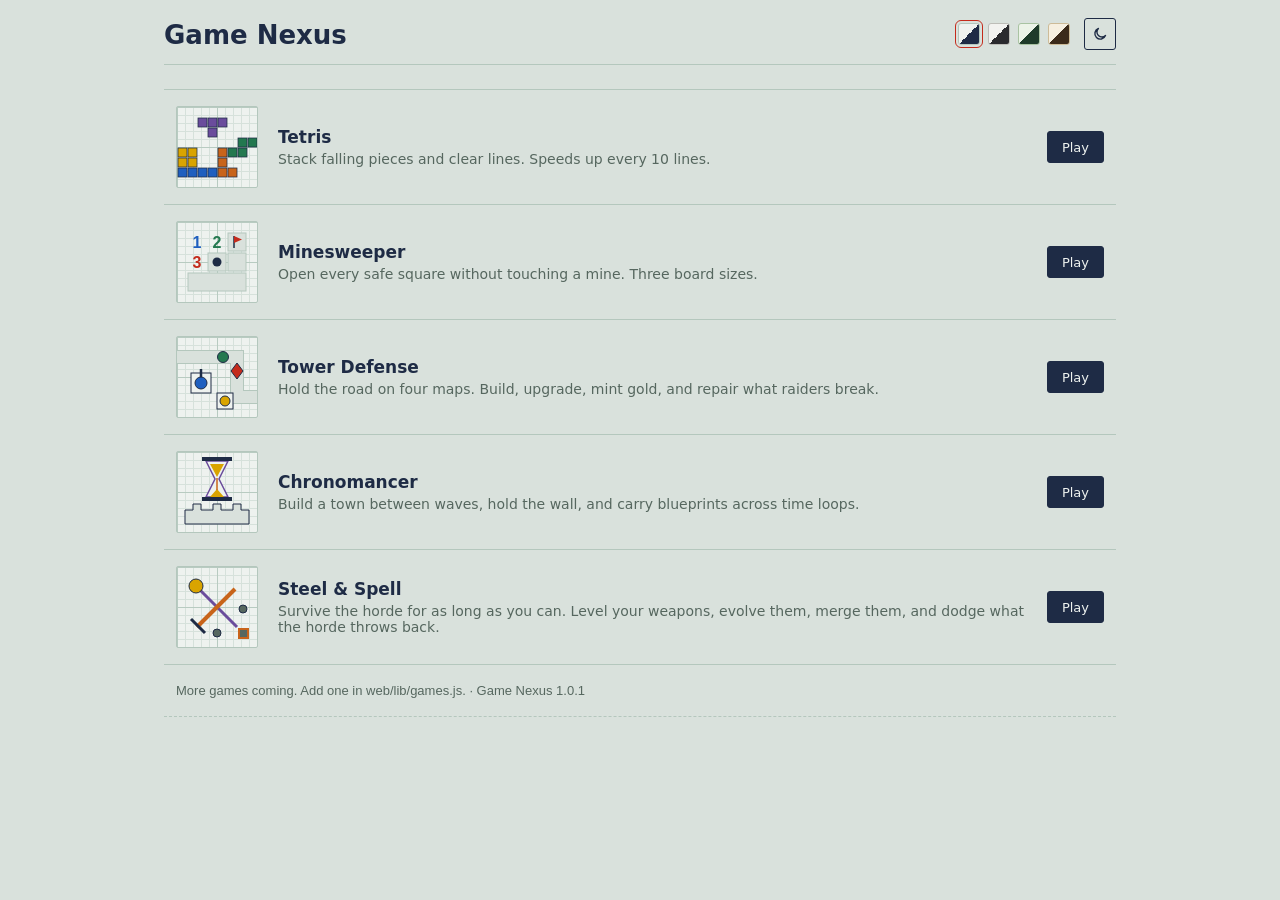
==== web/index.html @ 1c090f34 "Move the site under web/" ====
<!DOCTYPE html>
<html lang="en">
<head>
  <meta charset="UTF-8">
  <meta name="viewport" content="width=device-width, initial-scale=1.0">
  <title>Game Nexus</title>
  <link rel="stylesheet" href="lib/theme.css">
  <script src="lib/theme.js"></script>
  <style>
    .game-list {
      margin: 0;
      padding: 0;
      list-style: none;
      border-top: 1px solid var(--rule);
    }
    .game-row {
      display: flex;
      align-items: center;
      gap: 20px;
      padding: 16px 12px;
      border-bottom: 1px solid var(--rule);
      text-decoration: none;
    }
    .game-row:hover { background: var(--hover); }
    .thumb {
      flex: none;
      width: 82px;
      height: 82px;
    }
    .thumb svg { display: block; width: 80px; height: 80px; }
    .game-info { flex: 1; min-width: 0; }
    .game-name { display: block; font-size: 17px; font-weight: 600; }
    .game-blurb { display: block; margin-top: 4px; color: var(--ink-muted); }
    .button.credit {
      height: auto;
      flex-direction: column;
      gap: 1px;
      padding: 5px 14px;
    }
    .button.credit small { font: 11px var(--font-condensed); opacity: .8; }
    .game-credit {
      display: none;
      margin-top: 4px;
      color: var(--ink-muted);
      font: 12px var(--font-condensed);
    }
    .coming-soon {
      padding: 18px 12px;
      border-bottom: 1px dashed var(--rule);
      color: var(--ink-muted);
      font: 13px var(--font-condensed);
    }
    @media (max-width: 480px) {
      .game-row { gap: 12px; }
      .game-row .button { display: none; }
      .game-credit { display: block; }
    }
  </style>
</head>
<body>
  <div class="page">
    <header class="app-header">
      <div>
        <h1 class="app-title">Game Nexus</h1>
      </div>
      <div class="theme-controls"></div>
    </header>

    <main>
      <ul class="game-list" id="game-list"></ul>
      <div class="coming-soon">More games coming. Add one in web/lib/games.js. <span id="version"></span></div>
    </main>
  </div>

  <script src="lib/games.js"></script>
  <script>
    const list = document.getElementById('game-list');
    for (const game of GAMES) {
      const li = document.createElement('li');
      // Games made by someone else credit their author inside the Play button
      // (and under the blurb on phones, where the button is hidden).
      const credit = game.author ? `by ${game.author}` : '';
      li.innerHTML =
        `<a class="game-row" href="${game.href}">` +
          `<span class="thumb paper">${game.thumb}</span>` +
          `<span class="game-info">` +
            `<span class="game-name">${game.name}</span>` +
            `<span class="game-blurb">${game.blurb}</span>` +
            (credit ? `<span class="game-credit">${credit}</span>` : '') +
          `</span>` +
          (credit
            ? `<span class="button primary credit">Play<small>${credit}</small></span>`
            : `<span class="button primary">Play</span>`) +
        `</a>`;
      list.appendChild(li);
    }
    document.getElementById('version').textContent = `· Game Nexus ${NEXUS_VERSION}`;
  </script>
</body>
</html>
---- web/lib/theme.css ----
/* Plotter paper / blueprint look, in four color schemes.
   theme.js sets data-scheme (blueprint | graphite | engineering | sepia)
   and data-theme (light | dark) on <html>. */

:root {
  --font-text: "Bahnschrift", "DIN Alternate", "Segoe UI", system-ui, sans-serif;
  --font-condensed: "Bahnschrift SemiCondensed", "Bahnschrift", "Arial Narrow", sans-serif;
  --font-figure: "Bahnschrift Light", "Bahnschrift", "Segoe UI", sans-serif;
}

/* ---- Blueprint (default) ---- */
:root, [data-scheme="blueprint"] {
  --desk: #D9E1DC; --paper: #EEF2EF; --rule: #B4C7BD;
  --ink: #1E2B45; --ink-muted: #56675F;
  --red-pencil: #C42B1C; --highlighter: #D9A400; --violet: #6A4C9C; --green-ink: #23784F;
  --blue-pen: #1F5FBF; --orange-pen: #C8641A;
  --enemy-attack: #00AEDB; --enemy-edge: #0B3A4F; --ice: #B3F5FF; --ice-edge: #1F5FBF;
  --hover: #E3EAE6; --grid-minor: #D6E1DB; --grid-major: #B8CBC1;
}
[data-scheme="blueprint"][data-theme="dark"] {
  --desk: #13243B; --paper: #1A3150; --rule: #3A5580;
  --ink: #E8EFF7; --ink-muted: #94A9C6;
  --red-pencil: #FF806B; --highlighter: #F2C94C; --violet: #B9A0F2; --green-ink: #5ED39B;
  --blue-pen: #6FB4FF; --orange-pen: #FFA65C;
  --enemy-attack: #19D8FF; --enemy-edge: #031A26; --ice: #B3F5FF; --ice-edge: #B3F5FF;
  --hover: #24406A; --grid-minor: #223C61; --grid-major: #2F4F7D;
}

/* ---- Graphite ---- */
[data-scheme="graphite"] {
  --desk: #DCDCDA; --paper: #F2F2F0; --rule: #BDBDB8;
  --ink: #2A2A2E; --ink-muted: #66666A;
  --red-pencil: #C0392B; --highlighter: #C99700; --violet: #6F4FA0; --green-ink: #2E7D4F;
  --blue-pen: #2F62B5; --orange-pen: #C4621D;
  --enemy-attack: #00AEDB; --enemy-edge: #0B3A4F; --ice: #B3F5FF; --ice-edge: #2F62B5;
  --hover: #E6E6E3; --grid-minor: #E0E0DD; --grid-major: #C8C8C4;
}
[data-scheme="graphite"][data-theme="dark"] {
  --desk: #1C1D20; --paper: #26282C; --rule: #44474D;
  --ink: #E6E6E3; --ink-muted: #9C9EA3;
  --red-pencil: #FF7A6B; --highlighter: #F0C94A; --violet: #B49CF0; --green-ink: #63D29A;
  --blue-pen: #79AEFF; --orange-pen: #FFA35C;
  --enemy-attack: #19D8FF; --enemy-edge: #031A26; --ice: #B3F5FF; --ice-edge: #B3F5FF;
  --hover: #31343A; --grid-minor: #2E3035; --grid-major: #3A3D43;
}

/* ---- Engineering (green) ---- */
[data-scheme="engineering"] {
  --desk: #D3E0CF; --paper: #ECF3E8; --rule: #A9C3A2;
  --ink: #1F3B2A; --ink-muted: #557060;
  --red-pencil: #C2321F; --highlighter: #B88A00; --violet: #6A4C9C; --green-ink: #1E7A3E;
  --blue-pen: #24609E; --orange-pen: #C25E14;
  --enemy-attack: #00AEDB; --enemy-edge: #0B3A4F; --ice: #B3F5FF; --ice-edge: #24609E;
  --hover: #DEEADA; --grid-minor: #D3E4CD; --grid-major: #B3CDAB;
}
[data-scheme="engineering"][data-theme="dark"] {
  --desk: #0E1F17; --paper: #15291F; --rule: #2E5440;
  --ink: #CFF5DC; --ink-muted: #86B399;
  --red-pencil: #FF8A70; --highlighter: #F2D057; --violet: #C0A8F5; --green-ink: #6BE3A0;
  --blue-pen: #78C0FF; --orange-pen: #FFAE63;
  --enemy-attack: #19D8FF; --enemy-edge: #031A26; --ice: #B3F5FF; --ice-edge: #B3F5FF;
  --hover: #1D3A2B; --grid-minor: #1C3528; --grid-major: #26473A;
}

/* ---- Sepia ---- */
[data-scheme="sepia"] {
  --desk: #E3D8C3; --paper: #F6EFE0; --rule: #CDBB98;
  --ink: #3B2A1A; --ink-muted: #7A6449;
  --red-pencil: #B5361F; --highlighter: #C08A00; --violet: #6E4C8C; --green-ink: #3D7A3A;
  --blue-pen: #2F5E92; --orange-pen: #B9581A;
  --enemy-attack: #00AEDB; --enemy-edge: #0B3A4F; --ice: #B3F5FF; --ice-edge: #2F5E92;
  --hover: #EDE3CF; --grid-minor: #E8DCC4; --grid-major: #D6C4A0;
}
[data-scheme="sepia"][data-theme="dark"] {
  --desk: #1F1712; --paper: #2A2019; --rule: #4E3D2E;
  --ink: #F2DFC0; --ink-muted: #B39A7A;
  --red-pencil: #FF8A6A; --highlighter: #F5C451; --violet: #C8A8E8; --green-ink: #8FD48A;
  --blue-pen: #82B6E8; --orange-pen: #FFAA5E;
  --enemy-attack: #19D8FF; --enemy-edge: #031A26; --ice: #B3F5FF; --ice-edge: #B3F5FF;
  --hover: #372A20; --grid-minor: #33281F; --grid-major: #43352A;
}

[data-theme="dark"] { color-scheme: dark; }

/* ---- Base ---- */
* { box-sizing: border-box; }

body {
  margin: 0;
  min-height: 100vh;
  background: var(--desk);
  color: var(--ink);
  font-family: var(--font-text);
  font-size: 14px;
}

.page {
  max-width: 1000px;
  margin: 0 auto;
  padding: 18px 24px 40px;
}

a { color: inherit; }

/* ---- Header ---- */
.app-header {
  display: flex;
  align-items: flex-end;
  justify-content: space-between;
  flex-wrap: wrap;
  gap: 16px;
  padding-bottom: 14px;
  margin-bottom: 24px;
  border-bottom: 1px solid var(--rule);
}

.app-title {
  margin: 0;
  font-size: 26px;
  font-weight: 600;
}

.app-status {
  margin-top: 2px;
  font: 13px var(--font-condensed);
  color: var(--ink-muted);
}
.app-status:empty { display: none; }

.back-link {
  display: inline-block;
  margin-bottom: 6px;
  font: 13px var(--font-condensed);
  color: var(--ink-muted);
  text-decoration: none;
}
.back-link:hover { color: var(--red-pencil); }

.theme-controls {
  display: flex;
  align-items: center;
  gap: 8px;
}

.swatch {
  width: 22px;
  height: 22px;
  padding: 0;
  border: 1px solid var(--rule);
  border-radius: 3px;
  cursor: pointer;
}
.swatch[aria-pressed="true"] {
  outline: 1.5px solid var(--red-pencil);
  outline-offset: 2px;
}

.mode-toggle {
  width: 32px;
  padding: 0;
  margin-left: 6px;
  font-size: 15px;
}

/* ---- Controls ---- */
button, .button {
  display: inline-flex;
  align-items: center;
  justify-content: center;
  gap: 6px;
  height: 32px;
  padding: 0 14px;
  font: 13px var(--font-text);
  color: var(--ink);
  background: transparent;
  border: 1px solid var(--ink);
  border-radius: 3px;
  cursor: pointer;
  text-decoration: none;
}
button:hover, .button:hover { opacity: .82; }
button:disabled { opacity: .35; cursor: default; }
button.primary, .button.primary { background: var(--ink); color: var(--paper); }
button[aria-pressed="true"]:not(.swatch) { background: var(--ink); color: var(--paper); }

:focus-visible { outline: 1.5px solid var(--red-pencil); outline-offset: 3px; }

.tabs { display: flex; gap: 18px; }
.tab {
  height: auto;
  padding: 4px 0;
  border: 0;
  border-bottom: 2px solid transparent;
  border-radius: 0;
  color: var(--ink-muted);
}
.tab[aria-selected="true"] { border-color: var(--red-pencil); color: var(--ink); }

.label  { font: 12px var(--font-condensed); color: var(--ink-muted); }
.figure { font: 17px var(--font-figure); color: var(--ink); font-variant-numeric: tabular-nums; }

.section-title {
  margin: 0 0 8px;
  font-size: 15px;
  font-weight: 600;
}

.stamp {
  display: inline-block;
  padding: 1px 7px;
  border: 1.5px solid currentColor;
  border-radius: 2px;
  font: 600 11px var(--font-condensed);
  letter-spacing: .5px;
}
.stamp.good { color: var(--green-ink); }
.stamp.bad  { color: var(--red-pencil); }

kbd {
  display: inline-block;
  min-width: 22px;
  padding: 0 5px;
  border: 1px solid var(--ink-muted);
  border-radius: 3px;
  font: 11px var(--font-condensed);
  text-align: center;
}

/* Graph paper: 8px minor, 40px major. */
.paper {
  background-color: var(--paper);
  background-image:
    linear-gradient(var(--grid-major) 1px, transparent 1px),
    linear-gradient(90deg, var(--grid-major) 1px, transparent 1px),
    linear-gradient(var(--grid-minor) 1px, transparent 1px),
    linear-gradient(90deg, var(--grid-minor) 1px, transparent 1px);
  background-size: 40px 40px, 40px 40px, 8px 8px, 8px 8px;
  border: 1px solid var(--rule);
  border-radius: 2px;
}

/* Label / value rows */
.row {
  display: flex;
  justify-content: space-between;
  align-items: baseline;
  padding: 6px 0;
  border-bottom: 1px solid var(--rule);
}
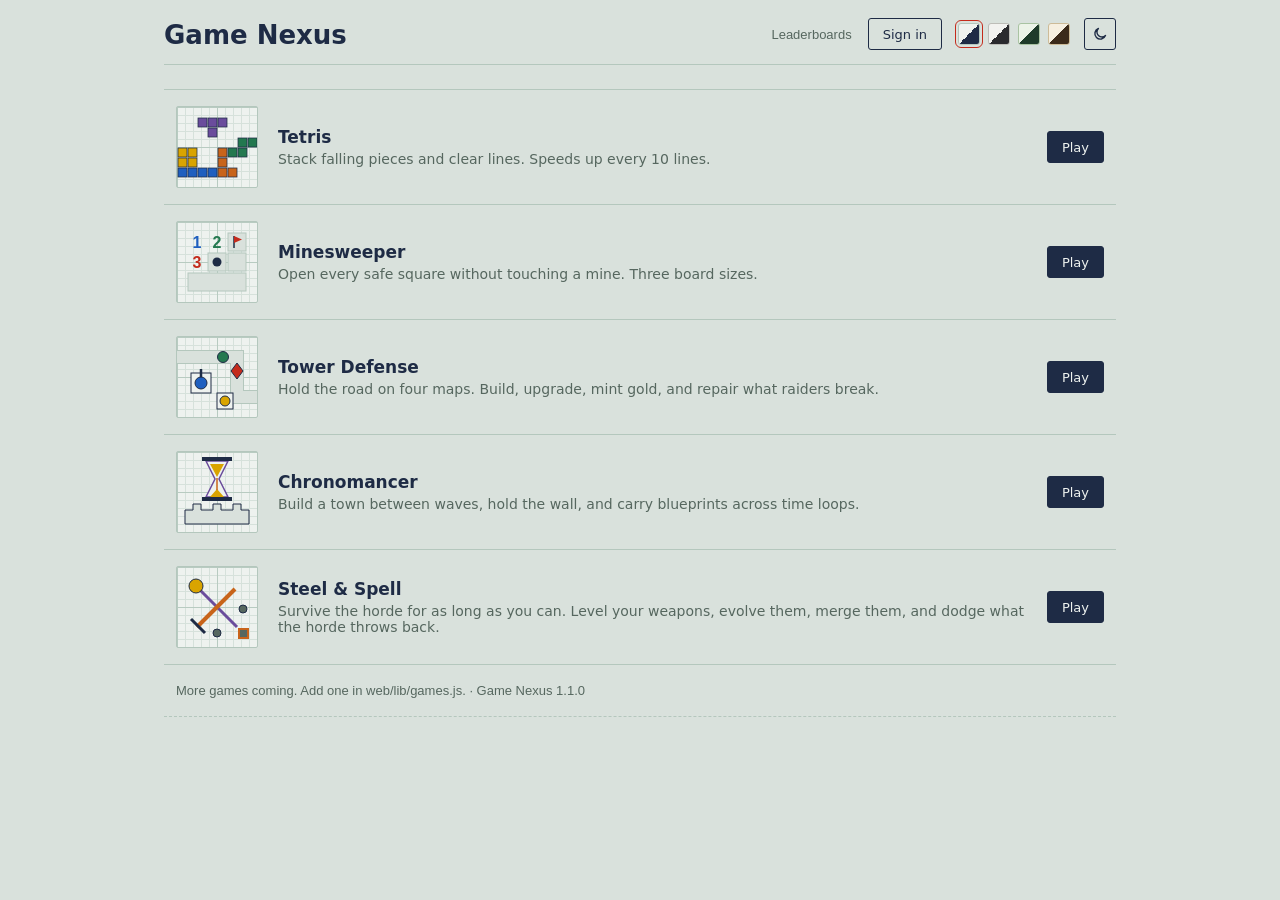
==== commit 867707b9: "Add accounts, save sync and leaderboards to the site and the games" ====
--- a/web/index.html
+++ b/web/index.html
@@ -6,6 +6,9 @@
   <title>Game Nexus</title>
   <link rel="stylesheet" href="lib/theme.css">
   <script src="lib/theme.js"></script>
+  <script src="lib/api.js"></script>
+  <script src="lib/sync.js"></script>
+  <script src="lib/account.js"></script>
   <style>
     .game-list {
       margin: 0;
--- a/web/lib/theme.css
+++ b/web/lib/theme.css
@@ -247,3 +247,68 @@
   padding: 6px 0;
   border-bottom: 1px solid var(--rule);
 }
+
+/* ---- Account corner of the header (lib/account.js) ---- */
+.account-controls {
+  display: flex;
+  align-items: center;
+  gap: 16px;
+  margin-left: auto;
+}
+.text-link {
+  font: 13px var(--font-condensed);
+  color: var(--ink-muted);
+  text-decoration: none;
+}
+.text-link:hover { color: var(--red-pencil); }
+.account-menu { position: relative; }
+.account-button { gap: 8px; }
+.menu {
+  position: absolute;
+  right: 0;
+  top: calc(100% + 6px);
+  z-index: 50;
+  min-width: 200px;
+  padding: 4px 0;
+  background: var(--paper);
+  border: 1px solid var(--rule);
+  border-radius: 3px;
+  box-shadow: 0 6px 18px rgba(0, 0, 0, .18);
+}
+.menu[hidden] { display: none; }
+.menu a, .menu button {
+  display: flex;
+  justify-content: flex-start;
+  width: 100%;
+  height: auto;
+  padding: 8px 14px;
+  border: 0;
+  border-radius: 0;
+  font: 13px var(--font-text);
+  color: var(--ink);
+  text-decoration: none;
+  white-space: nowrap;
+}
+.menu a:hover, .menu button:hover { background: var(--hover); opacity: 1; }
+
+/* ---- Forms ---- */
+.field {
+  display: flex;
+  flex-direction: column;
+  gap: 4px;
+  margin-bottom: 14px;
+}
+input[type="text"], input[type="email"], input[type="password"], select {
+  height: 32px;
+  padding: 0 10px;
+  font: 14px var(--font-text);
+  color: var(--ink);
+  background: var(--paper);
+  border: 1px solid var(--rule);
+  border-radius: 3px;
+}
+input:focus-visible, select:focus-visible { outline-offset: 1px; border-color: var(--ink); }
+.message { margin: 0 0 14px; font: 13px var(--font-condensed); }
+.message:empty { display: none; }
+.message.bad { color: var(--red-pencil); }
+.message.good { color: var(--green-ink); }
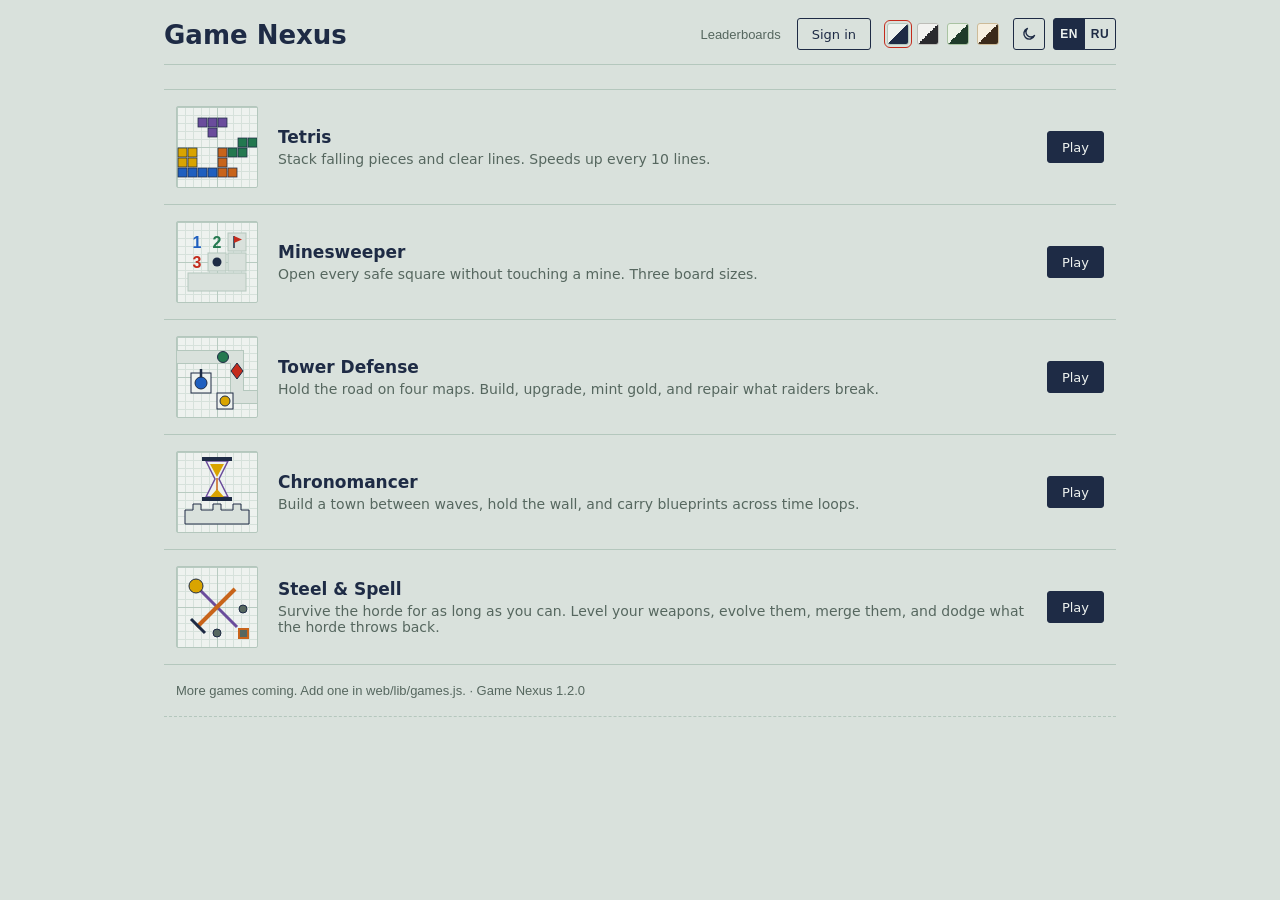
==== commit 63daadee: "Add English and Russian to the whole site A language switch, EN and RU, sits in every page header an" ====
--- a/web/index.html
+++ b/web/index.html
@@ -5,6 +5,8 @@
   <meta name="viewport" content="width=device-width, initial-scale=1.0">
   <title>Game Nexus</title>
   <link rel="stylesheet" href="lib/theme.css">
+  <script src="lib/i18n.js"></script>
+  <script src="lib/i18n-ru.js"></script>
   <script src="lib/theme.js"></script>
   <script src="lib/api.js"></script>
   <script src="lib/sync.js"></script>
@@ -64,14 +66,14 @@
   <div class="page">
     <header class="app-header">
       <div>
-        <h1 class="app-title">Game Nexus</h1>
+        <h1 class="app-title" data-i18n>Game Nexus</h1>
       </div>
       <div class="theme-controls"></div>
     </header>
 
     <main>
       <ul class="game-list" id="game-list"></ul>
-      <div class="coming-soon">More games coming. Add one in web/lib/games.js. <span id="version"></span></div>
+      <div class="coming-soon"><span data-i18n>More games coming. Add one in web/lib/games.js.</span> <span id="version"></span></div>
     </main>
   </div>
 
@@ -82,22 +84,22 @@
       const li = document.createElement('li');
       // Games made by someone else credit their author inside the Play button
       // (and under the blurb on phones, where the button is hidden).
-      const credit = game.author ? `by ${game.author}` : '';
+      const credit = game.author ? tr('by {author}', { author: game.author }) : '';
       li.innerHTML =
         `<a class="game-row" href="${game.href}">` +
           `<span class="thumb paper">${game.thumb}</span>` +
           `<span class="game-info">` +
-            `<span class="game-name">${game.name}</span>` +
-            `<span class="game-blurb">${game.blurb}</span>` +
+            `<span class="game-name">${tr(game.name)}</span>` +
+            `<span class="game-blurb">${tr(game.blurb)}</span>` +
             (credit ? `<span class="game-credit">${credit}</span>` : '') +
           `</span>` +
           (credit
-            ? `<span class="button primary credit">Play<small>${credit}</small></span>`
-            : `<span class="button primary">Play</span>`) +
+            ? `<span class="button primary credit">${tr('Play')}<small>${credit}</small></span>`
+            : `<span class="button primary">${tr('Play')}</span>`) +
         `</a>`;
       list.appendChild(li);
     }
-    document.getElementById('version').textContent = `· Game Nexus ${NEXUS_VERSION}`;
+    document.getElementById('version').textContent = `· ${tr('Game Nexus')} ${NEXUS_VERSION}`;
   </script>
 </body>
 </html>
--- a/web/lib/theme.css
+++ b/web/lib/theme.css
@@ -161,6 +161,17 @@
   margin-left: 6px;
   font-size: 15px;
 }
+
+/* EN | RU, joined into one control */
+.lang-switch { display: inline-flex; }
+.lang-btn {
+  width: 32px;
+  padding: 0;
+  font: 600 12px var(--font-condensed);
+  letter-spacing: .04em;
+}
+.lang-btn:first-child { border-radius: 3px 0 0 3px; }
+.lang-btn:last-child { margin-left: -1px; border-radius: 0 3px 3px 0; }
 
 /* ---- Controls ---- */
 button, .button {
